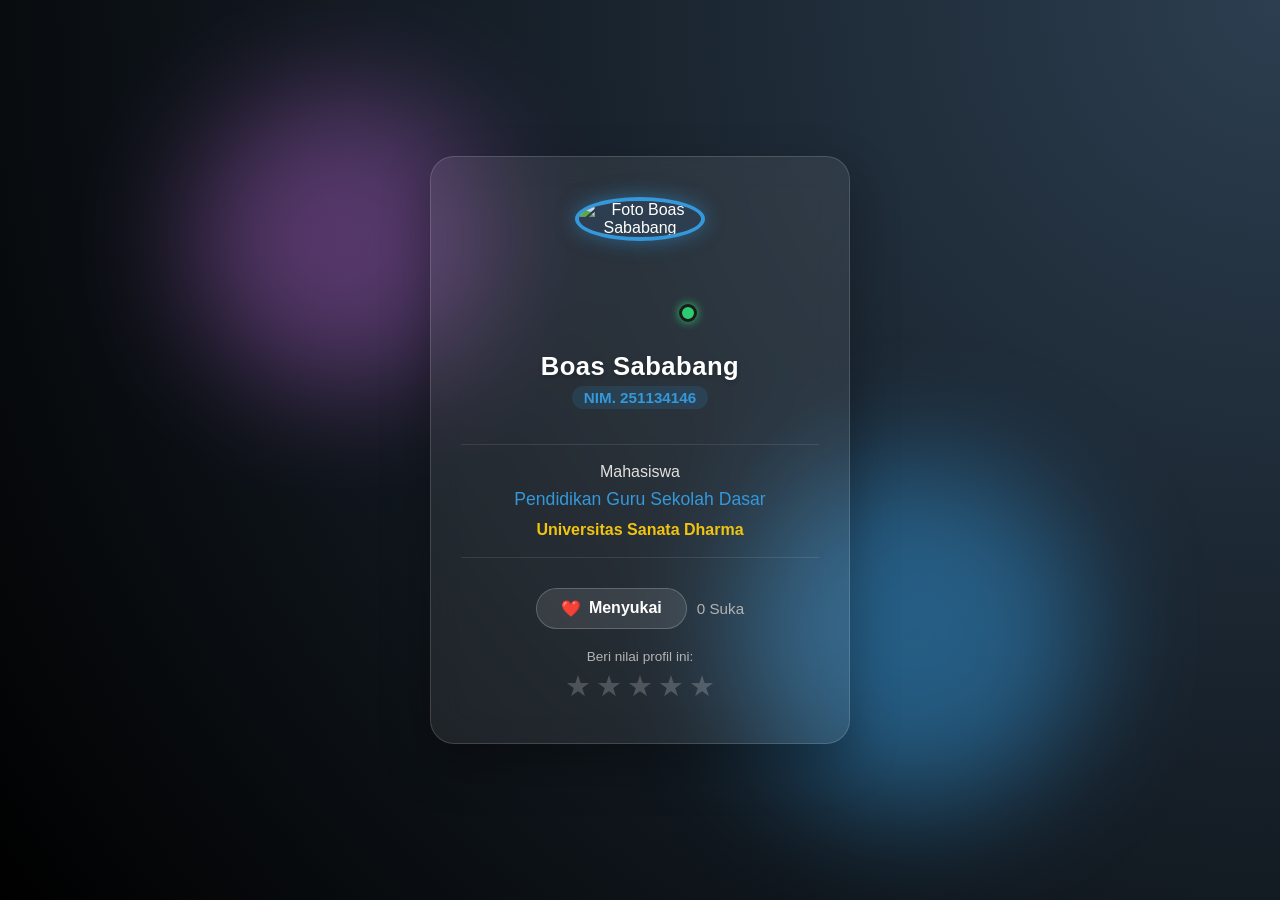
==== tentang.html @ d873113b "Add files via upload" ====
<!DOCTYPE html>
<html lang="id">
<head>
    <meta charset="UTF-8">
    <meta name="viewport" content="width=device-width, initial-scale=1.0">
    <title>Profil Mahasiswa - Boas Sababang</title>
    <style>
        /* ==================== GLOBAL STYLES ==================== */
        * {
            margin: 0;
            padding: 0;
            box-sizing: border-box;
            font-family: 'Poppins', 'Segoe UI', Tahoma, Geneva, Verdana, sans-serif;
        }

        body {
            min-height: 100vh;
            display: flex;
            justify-content: center;
            align-items: center;
            /* Latar belakang bertema kosmik/edukasi yang elegan */
            background: radial-gradient(circle at top right, #2c3e50, #000000);
            overflow: hidden;
            position: relative;
            padding: 20px;
        }

        /* Dekorasi Lingkaran Abstrak di Latar Belakang */
        body::before, body::after {
            content: '';
            position: absolute;
            border-radius: 50%;
            filter: blur(60px);
            z-index: 1;
            opacity: 0.5;
        }
        body::before {
            width: 300px;
            height: 300px;
            background: #9b59b6;
            top: 10%;
            left: 15%;
        }
        body::after {
            width: 350px;
            height: 350px;
            background: #3498db;
            bottom: 10%;
            right: 15%;
        }

        /* ==================== KARTU PROFIL (GLASSMORPHISM) ==================== */
        .profile-card {
            background: rgba(255, 255, 255, 0.08);
            backdrop-filter: blur(15px);
            -webkit-backdrop-filter: blur(15px);
            border: 1px solid rgba(255, 255, 255, 0.15);
            padding: 40px 30px;
            width: 100%;
            max-width: 420px;
            border-radius: 24px;
            text-align: center;
            color: #ffffff;
            box-shadow: 0 20px 50px rgba(0, 0, 0, 0.3);
            z-index: 10;
            transition: transform 0.3s ease, box-shadow 0.3s ease;
        }

        .profile-card:hover {
            transform: translateY(-5px);
            box-shadow: 0 25px 60px rgba(52, 152, 219, 0.2);
        }

        /* ==================== FOTO PROFIL ==================== */
        .avatar-container {
            position: relative;
            width: 130px;
            height: 130px;
            margin: 0 auto 25px;
        }

        .profile-avatar {
            width: 100%;
            height: 100%;
            border-radius: 50%;
            object-fit: cover;
            border: 4px solid #3498db;
            box-shadow: 0 0 20px rgba(52, 152, 219, 0.5);
            background: #2c3e50;
        }

        /* Indikator Online/Aktif */
        .status-dot {
            position: absolute;
            bottom: 5px;
            right: 8px;
            width: 18px;
            height: 18px;
            background-color: #2ecc71;
            border: 3px solid #1a1a1a;
            border-radius: 50%;
            box-shadow: 0 0 10px #2ecc71;
        }

        /* ==================== INFORMASI TEKS ==================== */
        .profile-name {
            font-size: 1.6rem;
            font-weight: 700;
            letter-spacing: 0.5px;
            margin-bottom: 5px;
            text-shadow: 0 2px 4px rgba(0,0,0,0.2);
        }

        .profile-nim {
            font-size: 0.95rem;
            color: #3498db;
            font-weight: 600;
            background: rgba(52, 152, 219, 0.15);
            display: inline-block;
            padding: 3px 12px;
            border-radius: 20px;
            margin-bottom: 20px;
        }

        .divider {
            height: 1px;
            background: rgba(255, 255, 255, 0.1);
            margin: 15px 0;
        }

        .profile-detail {
            font-size: 1rem;
            color: #e0e0e0;
            line-height: 1.5;
        }

        .university-tag {
            color: #f1c40f;
            font-weight: 600;
            margin-top: 5px;
        }

        /* ==================== FITUR INTERAKTIF (LIKE & RATING) ==================== */
        .interactive-section {
            margin-top: 30px;
            display: flex;
            flex-direction: column;
            gap: 20px;
            align-items: center;
        }

        /* Tombol Like */
        .like-container {
            display: flex;
            align-items: center;
            gap: 10px;
        }

        .btn-like {
            background: rgba(255, 255, 255, 0.1);
            border: 1px solid rgba(255, 255, 255, 0.2);
            color: white;
            padding: 10px 24px;
            font-size: 1rem;
            font-weight: 600;
            border-radius: 30px;
            cursor: pointer;
            display: flex;
            align-items: center;
            gap: 8px;
            transition: all 0.2s ease;
        }

        .btn-like:hover {
            background: rgba(231, 76, 60, 0.2);
            border-color: #e74c3c;
            transform: scale(1.05);
        }

        /* Kelas aktif saat tombol like diklik */
        .btn-like.liked {
            background: #e74c3c;
            border-color: #e74c3c;
            box-shadow: 0 0 15px rgba(231, 76, 60, 0.5);
            animation: pop 0.3s ease;
        }

        .like-count {
            font-size: 0.95rem;
            color: #b3b3b3;
        }

        /* Sistem Rating Bintang Lima */
        .rating-container {
            display: flex;
            flex-direction: column;
            gap: 5px;
        }

        .rating-text {
            font-size: 0.85rem;
            color: #b3b3b3;
        }

        .stars {
            display: flex;
            gap: 5px;
        }

        .star {
            font-size: 1.8rem;
            color: rgba(255, 255, 255, 0.2);
            cursor: pointer;
            transition: color 0.2s ease, transform 0.2s ease;
        }

        .star:hover {
            transform: scale(1.2);
        }

        /* Warna bintang ketika aktif atau di-hover */
        .star.active, .star.hover {
            color: #f1c40f;
            text-shadow: 0 0 10px rgba(241, 196, 15, 0.5);
        }

        /* Animation */
        @keyframes pop {
            0% { transform: scale(1); }
            50% { transform: scale(1.2); }
            100% { transform: scale(1); }
        }
    </style>
</head>
<body>

    <!-- KARTU PROFIL -->
    <div class="profile-card">
        <!-- Bagian Foto Profil -->
        <div class="avatar-container">
            <!-- Kamu bisa mengganti URL src di bawah ini dengan link foto aslimu nanti -->
            <img class="profile-avatar" src="https://images.unsplash.com/photo-1534528741775-53994a69daeb?q=80&w=256&auto=format&fit=crop" alt="Foto Boas Sababang">
            <div class="status-dot"></div>
        </div>

        <!-- Bagian Identitas -->
        <h2 class="profile-name">Boas Sababang</h2>
        <span class="profile-nim">NIM. 251134146</span>
        
        <div class="divider"></div>

        <div class="profile-detail">
            <p style="font-weight: 300;">Mahasiswa </p>
            <p style="font-weight: 500; font-size: 1.1rem; margin-top: 2px; color: #3498db;">Pendidikan Guru Sekolah Dasar</p>
            <p class="university-tag">Universitas Sanata Dharma</p>
        </div>

        <div class="divider"></div>

        <!-- SEKSI INTERAKTIF -->
        <div class="interactive-section">
            <!-- Tombol Like -->
            <div class="like-container">
                <button class="btn-like" id="likeBtn" onclick="toggleLike()">
                    <span id="heartIcon">❤️</span> Menyukai
                </button>
                <span class="like-count" id="likeCounter">0 Suka</span>
            </div>

            <!-- Rating Bintang Lima -->
            <div class="rating-container">
                <span class="rating-text" id="ratingStatus">Beri nilai profil ini:</span>
                <div class="stars" id="starContainer">
                    <span class="star" data-value="1">★</span>
                    <span class="star" data-value="2">★</span>
                    <span class="star" data-value="3">★</span>
                    <span class="star" data-value="4">★</span>
                    <span class="star" data-value="5">★</span>
                </div>
            </div>
        </div>
    </div>

    <!-- ==================== JAVASCRIPT INTERAKTIF ==================== -->
    <script>
        // --- LOGIKA TOMBOL LIKE ---
        let isLiked = false;
        let count = 0;

        function toggleLike() {
            const likeBtn = document.getElementById('likeBtn');
            const likeCounter = document.getElementById('likeCounter');
            
            isLiked = !isLiked;
            
            if(isLiked) {
                count++;
                likeBtn.classList.add('liked');
            } else {
                count--;
                likeBtn.classList.remove('liked');
            }
            
            likeCounter.innerText = `${count} Suka`;
        }

        // --- LOGIKA BINTANG LIMA INTERAKTIF ---
        const stars = document.querySelectorAll('.star');
        const ratingStatus = document.getElementById('ratingStatus');
        let currentRating = 0;

        stars.forEach((star) => {
            // Ketika kursor masuk ke area bintang (Hover effect)
            star.addEventListener('mouseover', function() {
                const hoverValue = this.getAttribute('data-value');
                highlightStars(hoverValue);
            });

            // Ketika kursor meninggalkan area bintang
            star.addEventListener('mouseout', function() {
                highlightStars(currentRating);
            });

            // Ketika bintang diklik
            star.addEventListener('click', function() {
                currentRating = this.getAttribute('data-value');
                highlightStars(currentRating);
                ratingStatus.innerText = `Terima kasih! Anda memberi ${currentRating} bintang.`;
                ratingStatus.style.color = '#f1c40f';
            });
        });

        // Fungsi bantu untuk menyalakan/mematikan warna bintang
        function highlightStars(value) {
            stars.forEach(star => {
                if (parseInt(star.getAttribute('data-value')) <= value) {
                    star.classList.add('active');
                } else {
                    star.classList.remove('active');
                }
            });
        }
    </script>
</body>
</html>
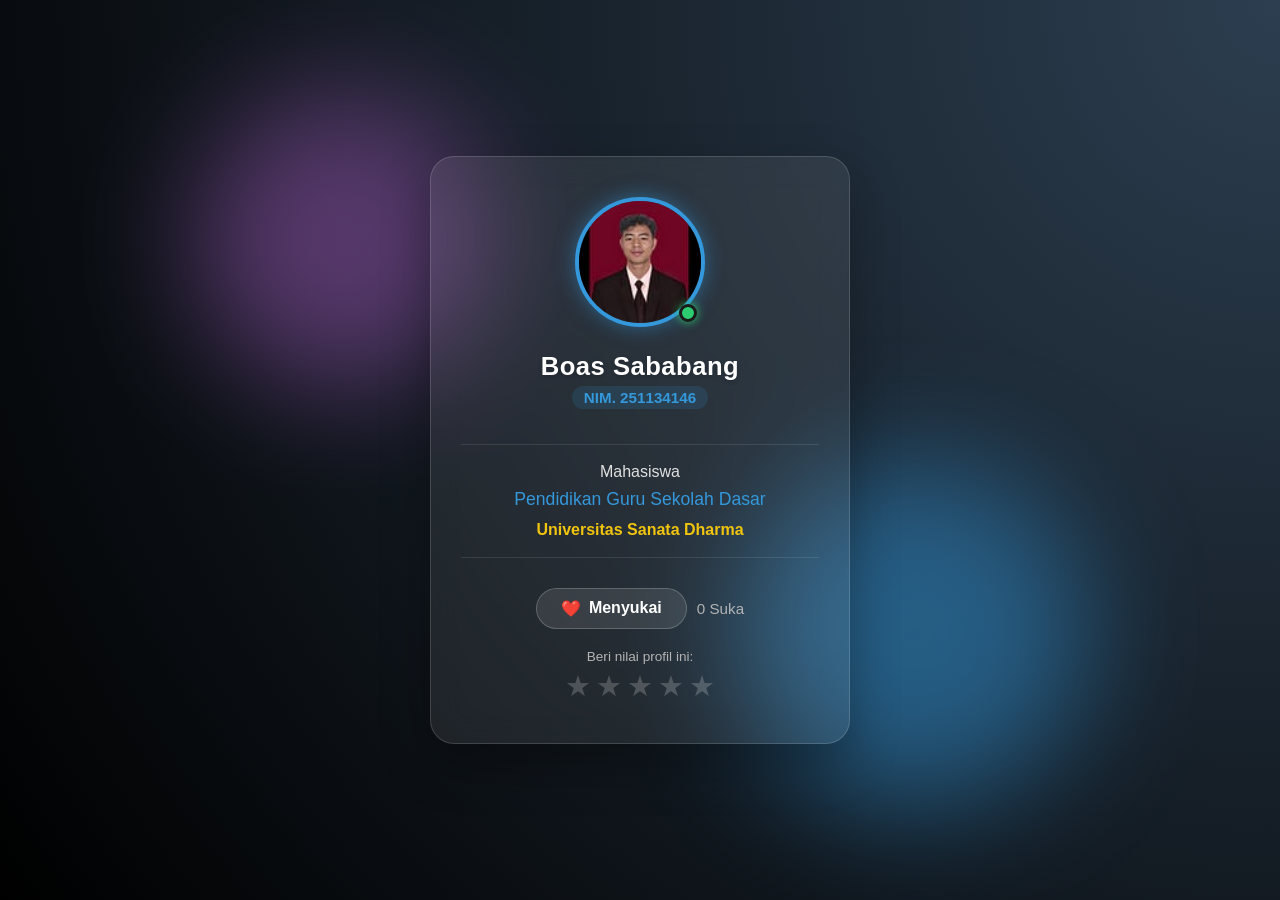
==== commit bd8ef710: "Fix HTML encoding and update profile image" ====
--- a/tentang.html
+++ b/tentang.html
@@ -239,7 +239,7 @@
         <!-- Bagian Foto Profil -->
         <div class="avatar-container">
             <!-- Kamu bisa mengganti URL src di bawah ini dengan link foto aslimu nanti -->
-            <img class="profile-avatar" src="https://images.unsplash.com/photo-1534528741775-53994a69daeb?q=80&w=256&auto=format&fit=crop" alt="Foto Boas Sababang">
+            <img class="profile-avatar" src="boas.jpg" alt="Foto Boas Sababang">
             <div class="status-dot"></div>
         </div>
 
@@ -342,4 +342,4 @@
         }
     </script>
 </body>
-</html>+</html>
